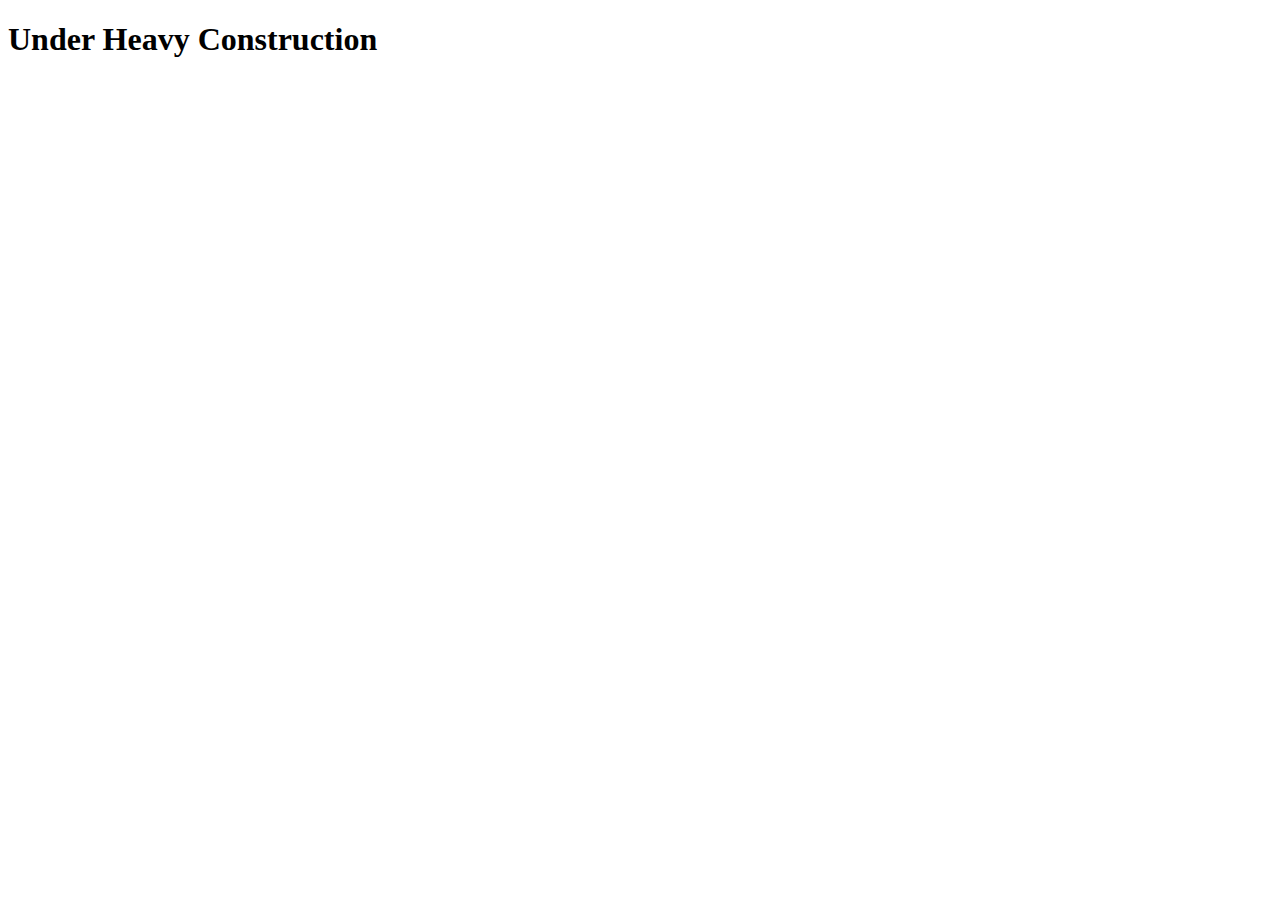
==== index.html @ c1c41f2c "hello github-pages world" ====
<!DOCTYPE html>
<html lang="en">
<head>
    <meta charset="UTF-8">
    <meta name="viewport" content="width=device-width, initial-scale=1.0">
    <title>home | yunikode</title>
</head>
<body>
    <h1>Under Heavy Construction</h1>
</body>
</html>
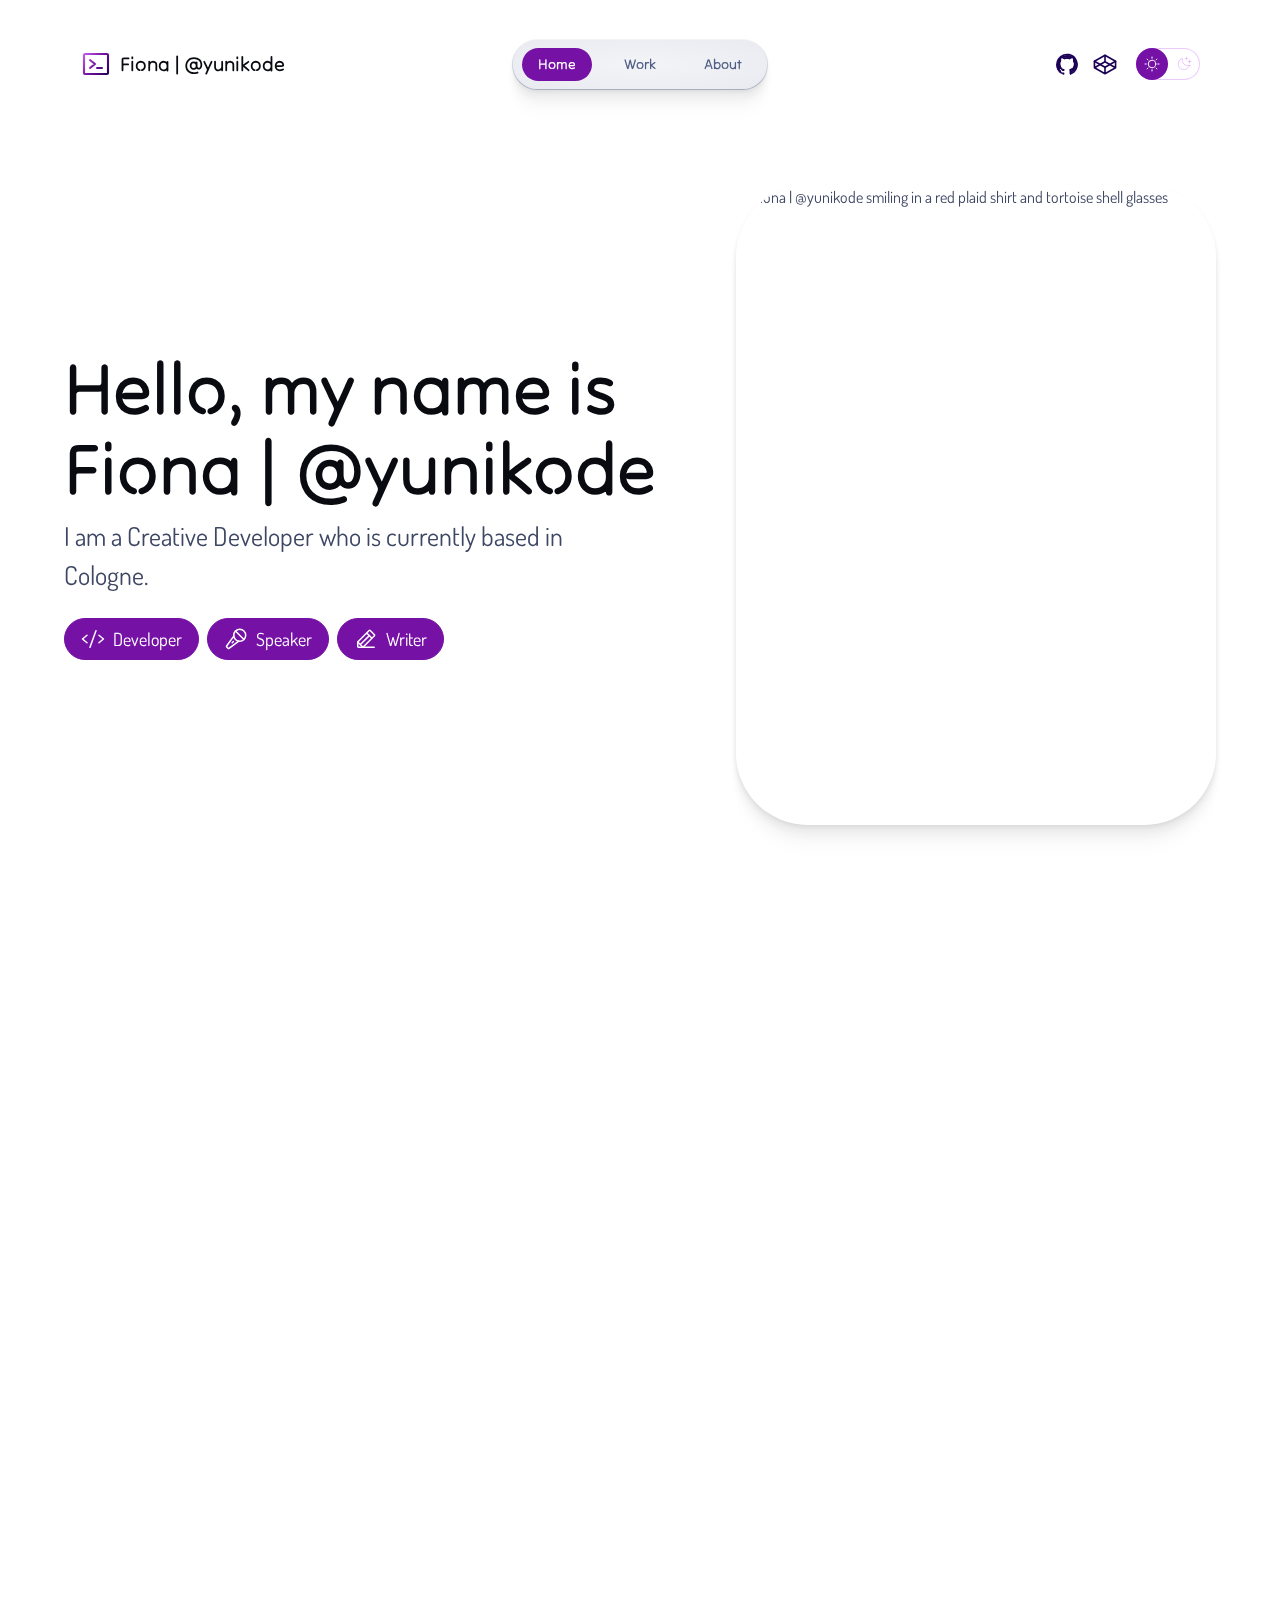
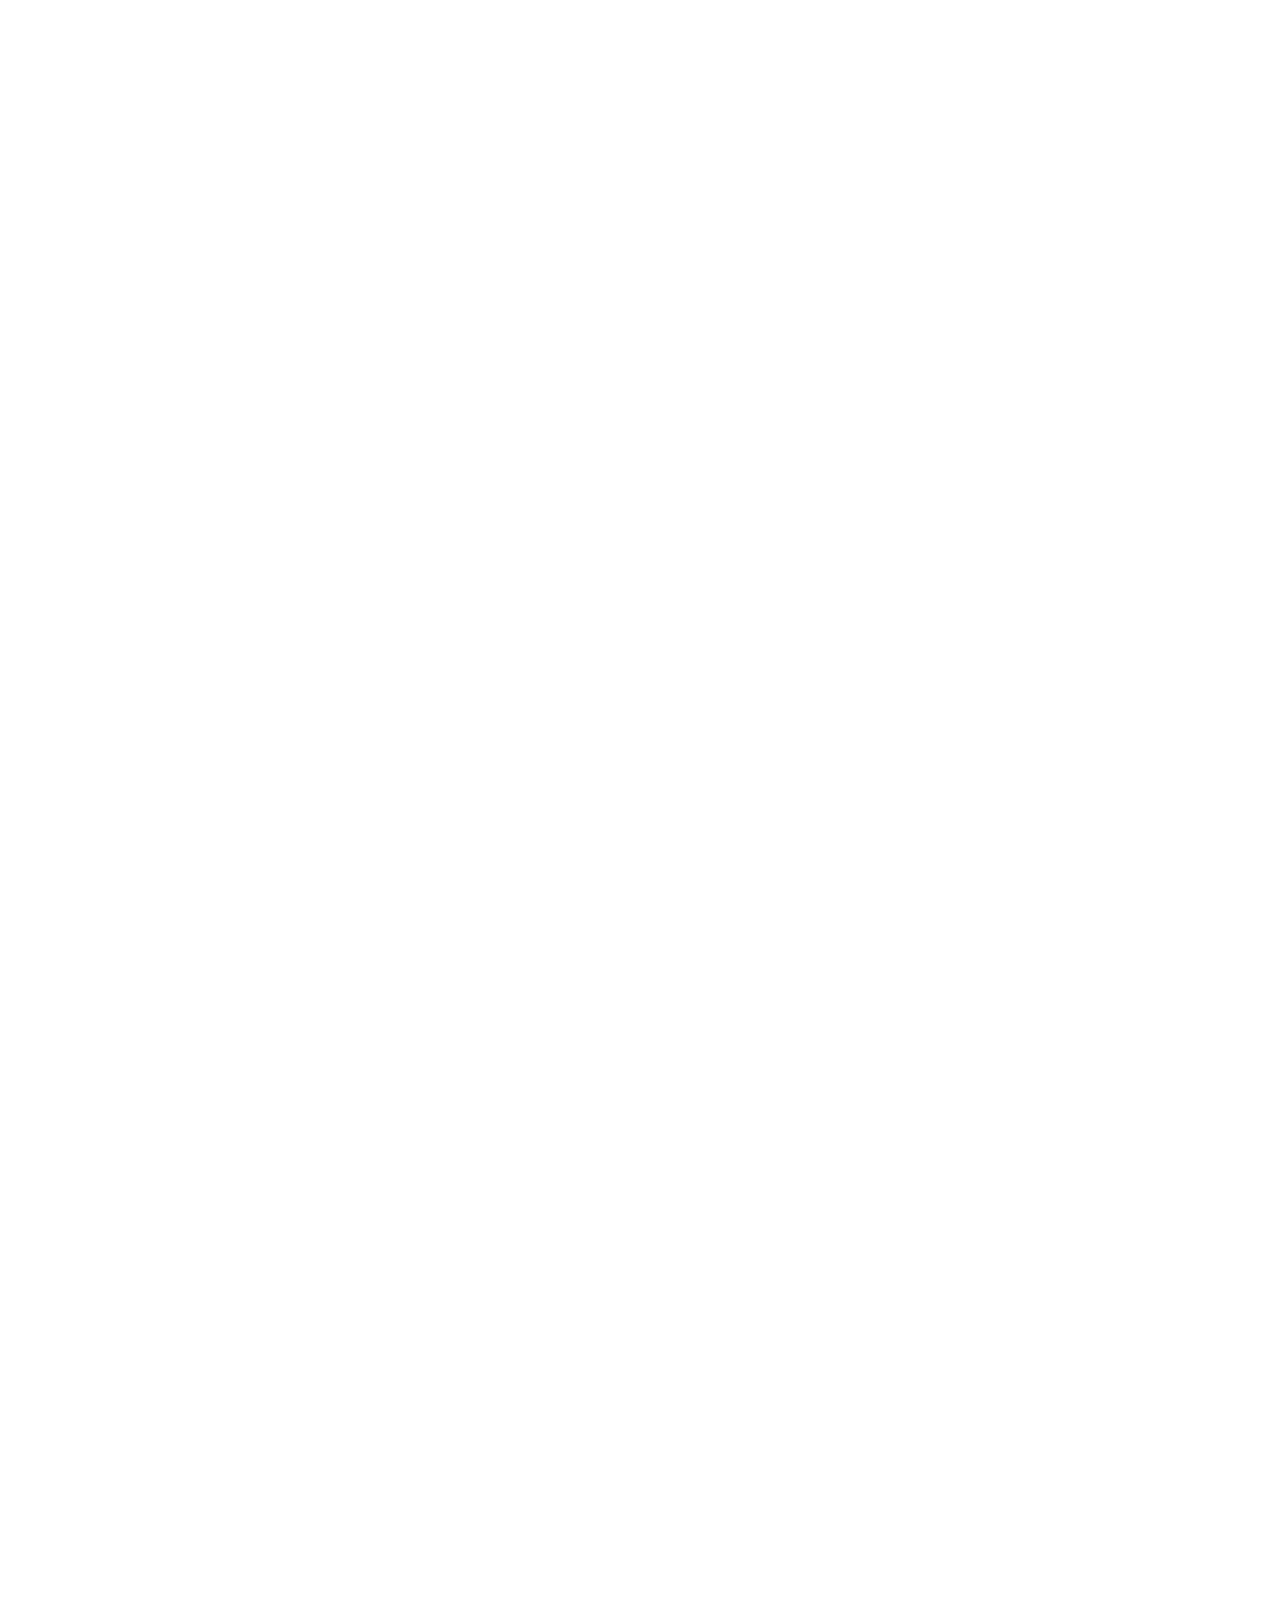
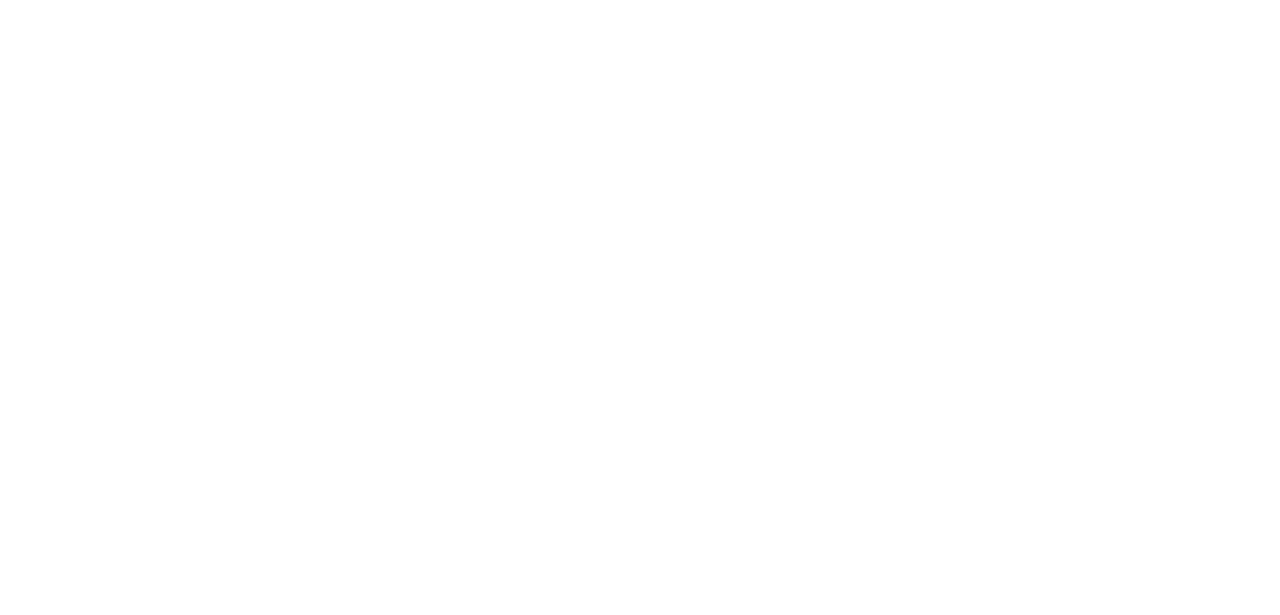
==== commit 4b33eb70: "initial commit" ====
--- a/index.html
+++ b/index.html
@@ -1,11 +1,37 @@
-<!DOCTYPE html>
-<html lang="en">
-<head>
-    <meta charset="UTF-8">
-    <meta name="viewport" content="width=device-width, initial-scale=1.0">
-    <title>home | yunikode</title>
-</head>
-<body>
-    <h1>Under Heavy Construction</h1>
-</body>
-</html>+<!DOCTYPE html><html lang="en" data-astro-cid-37fxchfa> <head><meta charset="UTF-8"><meta name="description" property="og:description" content="The personal site of Fiona | @yunikode"><meta name="viewport" content="width=device-width"><meta name="generator" content="Astro v4.0.7"><title>Fiona | @yunikode: Personal Site</title><link rel="icon" type="image/svg+xml" href="/favicon.svg"><link rel="preconnect" href="https://fonts.googleapis.com"><link rel="preconnect" href="https://fonts.gstatic.com" crossorigin><link href="https://fonts.googleapis.com/css2?family=Public+Sans:ital,wght@0,400;0,700;1,400&family=Rubik:wght@500;600&display=swap" rel="stylesheet"><script>
+	// This code is inlined in the head to make dark mode instant & blocking.
+	const getThemePreference = () => {
+		if (typeof localStorage !== 'undefined' && localStorage.getItem('theme')) {
+			return localStorage.getItem('theme');
+		}
+		return window.matchMedia('(prefers-color-scheme: dark)').matches ? 'dark' : 'light';
+	};
+	const isDark = getThemePreference() === 'dark';
+	document.documentElement.classList[isDark ? 'add' : 'remove']('theme-dark');
+
+	if (typeof localStorage !== 'undefined') {
+		// Watch the document element and persist user preference when it changes.
+		const observer = new MutationObserver(() => {
+			const isDark = document.documentElement.classList.contains('theme-dark');
+			localStorage.setItem('theme', isDark ? 'dark' : 'light');
+		});
+		observer.observe(document.documentElement, { attributes: true, attributeFilter: ['class'] });
+	}
+</script><link rel="stylesheet" href="/_astro/about.Leiuq7O1.css" />
+<style>.grid[data-astro-cid-vc5tsdmu]{display:grid;grid-auto-rows:1fr;gap:1rem;list-style:none;padding:0}.grid[data-astro-cid-vc5tsdmu].small{grid-template-columns:1fr 1fr;gap:1.5rem}.grid[data-astro-cid-vc5tsdmu].small>:last-child:nth-child(odd){grid-column:1 / 3}@media (min-width: 50em){.grid[data-astro-cid-vc5tsdmu]{grid-template-columns:1fr 1fr;gap:4rem}.grid[data-astro-cid-vc5tsdmu].offset{--row-offset: 7.5rem;padding-bottom:var(--row-offset)}.grid[data-astro-cid-vc5tsdmu].offset>:nth-child(odd){transform:translateY(var(--row-offset))}.grid[data-astro-cid-vc5tsdmu].offset>:last-child:nth-child(odd){grid-column:2 / 3;transform:none}.grid[data-astro-cid-vc5tsdmu].small{display:flex;flex-wrap:wrap;justify-content:center;gap:2rem}.grid[data-astro-cid-vc5tsdmu].small>*{flex-basis:20rem}}.card[data-astro-cid-lgkm4u2a]{display:grid;grid-template:auto 1fr / auto 1fr;height:11rem;background:var(--gradient-subtle);border:1px solid var(--gray-800);border-radius:.75rem;overflow:hidden;box-shadow:var(--shadow-sm);text-decoration:none;font-family:var(--font-brand);font-size:var(--text-lg);font-weight:500;transition:box-shadow var(--theme-transition)}.card[data-astro-cid-lgkm4u2a]:hover{box-shadow:var(--shadow-md)}.title[data-astro-cid-lgkm4u2a]{grid-area:1 / 1 / 2 / 2;z-index:1;margin:.5rem;padding:.5rem 1rem;background:var(--gray-999);color:var(--gray-200);border-radius:.375rem}img[data-astro-cid-lgkm4u2a]{grid-area:1 / 1 / 3 / 3;width:100%;height:100%;object-fit:cover}@media (min-width: 50em){.card[data-astro-cid-lgkm4u2a]{height:22rem;border-radius:1.5rem}.title[data-astro-cid-lgkm4u2a]{border-radius:.9375rem}}
+.pill[data-astro-cid-2qeywk4b]{display:flex;padding:.5rem 1rem;gap:.5rem;color:var(--accent-text-over);border:1px solid var(--accent-regular);background-color:var(--accent-regular);border-radius:999rem;font-size:var(--text-md);line-height:1.35;white-space:nowrap}
+a[data-astro-cid-balv45lp]{position:relative;display:flex;place-content:center;text-align:center;padding:.56em 2em;gap:.8em;color:var(--accent-text-over);text-decoration:none;line-height:1.1;border-radius:999rem;overflow:hidden;background:var(--gradient-accent-orange);box-shadow:var(--shadow-md);white-space:nowrap}@media (min-width: 20em){a[data-astro-cid-balv45lp]{font-size:var(--text-lg)}}a[data-astro-cid-balv45lp]:after{content:"";position:absolute;inset:0;pointer-events:none;transition:background-color var(--theme-transition);mix-blend-mode:overlay}a[data-astro-cid-balv45lp]:focus:after,a[data-astro-cid-balv45lp]:hover:after{background-color:hsla(var(--gray-999-basis),.3)}@media (min-width: 50em){a[data-astro-cid-balv45lp]{padding:1.125rem 2.5rem;font-size:var(--text-xl)}}aside[data-astro-cid-rcdzuq3a]{display:flex;flex-direction:column;align-items:center;gap:3rem;border-top:1px solid var(--gray-800);border-bottom:1px solid var(--gray-800);padding:5rem 1.5rem;background-color:var(--gray-999_40);box-shadow:var(--shadow-sm)}h2[data-astro-cid-rcdzuq3a]{font-size:var(--text-xl);text-align:center;max-width:15ch}@media (min-width: 50em){aside[data-astro-cid-rcdzuq3a]{padding:7.5rem;flex-direction:row;flex-wrap:wrap;justify-content:space-between}h2[data-astro-cid-rcdzuq3a]{font-size:var(--text-3xl);text-align:left}}
+.box[data-astro-cid-ab4ihpzs]{border:1px solid var(--gray-800);border-radius:.75rem;padding:1.5rem;background-color:var(--gray-999_40);box-shadow:var(--shadow-sm)}.skills[data-astro-cid-ab4ihpzs]{display:flex;flex-direction:column;gap:3rem}.skills[data-astro-cid-ab4ihpzs] h2[data-astro-cid-ab4ihpzs]{font-size:var(--text-lg)}.skills[data-astro-cid-ab4ihpzs] p[data-astro-cid-ab4ihpzs]{color:var(--gray-400)}@media (min-width: 50em){.box[data-astro-cid-ab4ihpzs]{border-radius:1.5rem;padding:2.5rem}.skills[data-astro-cid-ab4ihpzs]{display:grid;grid-template-columns:repeat(3,1fr);gap:5rem}.skills[data-astro-cid-ab4ihpzs] h2[data-astro-cid-ab4ihpzs]{font-size:var(--text-2xl)}}.hero[data-astro-cid-j7pv25f6]{display:flex;flex-direction:column;align-items:center;gap:2rem}.roles[data-astro-cid-j7pv25f6]{display:none}.hero[data-astro-cid-j7pv25f6] img[data-astro-cid-j7pv25f6]{aspect-ratio:5 / 4;object-fit:cover;object-position:top;border-radius:1.5rem;box-shadow:var(--shadow-md)}@media (min-width: 50em){.hero[data-astro-cid-j7pv25f6]{display:grid;grid-template-columns:6fr 4fr;padding-inline:2.5rem;gap:3.75rem}.roles[data-astro-cid-j7pv25f6]{margin-top:.5rem;display:flex;gap:.5rem}.hero[data-astro-cid-j7pv25f6] img[data-astro-cid-j7pv25f6]{aspect-ratio:3 / 4;border-radius:4.5rem;object-fit:cover}}.section[data-astro-cid-j7pv25f6]{display:grid;gap:2rem}.with-background[data-astro-cid-j7pv25f6]{position:relative}.with-background[data-astro-cid-j7pv25f6]:before{--hero-bg: var(--bg-image-subtle-2);content:"";position:absolute;pointer-events:none;left:50%;width:100vw;aspect-ratio:calc(2.25 / var(--bg-scale));top:0;transform:translateY(-75%) translate(-50%);background:url(/assets/backgrounds/noise.png) top center/220px repeat,var(--hero-bg) center center / var(--bg-gradient-size) no-repeat,var(--gray-999);background-blend-mode:overlay,normal,normal,normal;mix-blend-mode:var(--bg-blend-mode);z-index:-1}.with-background[data-astro-cid-j7pv25f6].bg-variant:before{--hero-bg: var(--bg-image-subtle-1)}.section-header[data-astro-cid-j7pv25f6]{justify-self:center;text-align:center;max-width:50ch;font-size:var(--text-md);color:var(--gray-300)}.section-header[data-astro-cid-j7pv25f6] h3[data-astro-cid-j7pv25f6]{font-size:var(--text-2xl)}@media (min-width: 50em){.section[data-astro-cid-j7pv25f6]{grid-template-columns:repeat(4,1fr);grid-template-areas:"header header header header" "gallery gallery gallery gallery";gap:5rem}.section[data-astro-cid-j7pv25f6].with-cta{grid-template-areas:"header header header cta" "gallery gallery gallery gallery"}.section-header[data-astro-cid-j7pv25f6]{grid-area:header;font-size:var(--text-lg)}.section-header[data-astro-cid-j7pv25f6] h3[data-astro-cid-j7pv25f6]{font-size:var(--text-4xl)}.with-cta[data-astro-cid-j7pv25f6] .section-header[data-astro-cid-j7pv25f6]{justify-self:flex-start;text-align:left}.gallery[data-astro-cid-j7pv25f6]{grid-area:gallery}.cta[data-astro-cid-j7pv25f6]{grid-area:cta}}.mention-card[data-astro-cid-j7pv25f6]{display:flex;height:7rem;justify-content:center;align-items:center;text-align:center;border:1px solid var(--gray-800);border-radius:1.5rem;color:var(--gray-300);background:var(--gradient-subtle);box-shadow:var(--shadow-sm)}@media (min-width: 50em){.mention-card[data-astro-cid-j7pv25f6]{border-radius:1.5rem;height:9.5rem}}
+svg[data-astro-cid-patnjmll]{vertical-align:middle;width:var(--size, 1em);height:var(--size, 1em)}
+</style><script type="module">addEventListener("load",()=>document.documentElement.classList.add("loaded"));class i extends HTMLElement{constructor(){super(),this.appendChild(this.querySelector("template").content.cloneNode(!0));const t=this.querySelector("button"),e=document.getElementById("menu-content");e.hidden=!0,e.classList.add("menu-content");const n=s=>{t.setAttribute("aria-expanded",s?"true":"false"),e.hidden=!s};t.addEventListener("click",()=>n(e.hidden));const d=s=>{n(s.matches),t.hidden=s.matches},c=window.matchMedia("(min-width: 50em)");d(c),c.addEventListener("change",d)}}customElements.define("menu-button",i);class a extends HTMLElement{constructor(){super();const t=this.querySelector("button"),e=n=>{document.documentElement.classList[n?"add":"remove"]("theme-dark"),t.setAttribute("aria-pressed",String(n))};t.addEventListener("click",()=>e(!this.isDark())),e(this.isDark())}isDark(){return document.documentElement.classList.contains("theme-dark")}}customElements.define("theme-toggle",a);
+</script></head> <body data-astro-cid-37fxchfa> <div class="stack backgrounds" data-astro-cid-37fxchfa> <nav data-astro-cid-dmqpwcec> <div class="menu-header" data-astro-cid-dmqpwcec> <a href="/" class="site-title" data-astro-cid-dmqpwcec> <svg xmlns="http://www.w3.org/2000/svg" width="40" height="40" viewBox="0 0 256 256" aria-hidden="true" stroke="url(#icon-gradient-y4mqip1h)" fill="url(#icon-gradient-y4mqip1h)" style="--size:1.6em" class="astro-patnjmll" data-astro-cid-patnjmll> <g data-astro-cid-patnjmll><path fill="none" stroke-linecap="round" stroke-linejoin="round" stroke-width="16" d="m80 96 40 32-40 32m56 0h40"/><rect width="192" height="160" x="32" y="48" fill="none" stroke-linecap="round" stroke-linejoin="round" stroke-width="16.97" rx="8.5"/></g> <linearGradient id="icon-gradient-y4mqip1h" x1="23" x2="235" y1="43" y2="202" gradientUnits="userSpaceOnUse" data-astro-cid-patnjmll> <stop stop-color="var(--gradient-stop-1)" data-astro-cid-patnjmll></stop> <stop offset=".5" stop-color="var(--gradient-stop-2)" data-astro-cid-patnjmll></stop> <stop offset="1" stop-color="var(--gradient-stop-3)" data-astro-cid-patnjmll></stop> </linearGradient> </svg> 
+Fiona | @yunikode
+</a> <menu-button data-astro-cid-dmqpwcec> <template data-astro-cid-dmqpwcec> <button class="menu-button" aria-expanded="false" data-astro-cid-dmqpwcec> <span class="sr-only" data-astro-cid-dmqpwcec>Menu</span> <svg xmlns="http://www.w3.org/2000/svg" width="40" height="40" viewBox="0 0 256 256" aria-hidden="true" stroke="currentcolor" fill="currentcolor" class="astro-patnjmll" data-astro-cid-patnjmll> <g data-astro-cid-patnjmll><path stroke-linecap="round" stroke-linejoin="round" stroke-width="16" d="M40 128h176M40 64h176M40 192h176"/></g>  </svg>  </button> </template> </menu-button> </div> <noscript> <ul class="nav-items" data-astro-cid-dmqpwcec> <li data-astro-cid-dmqpwcec> <a aria-current="true" class="link active" href="/" data-astro-cid-dmqpwcec> Home </a> </li><li data-astro-cid-dmqpwcec> <a class="link" href="/work/" data-astro-cid-dmqpwcec> Work </a> </li><li data-astro-cid-dmqpwcec> <a class="link" href="/about/" data-astro-cid-dmqpwcec> About </a> </li> </ul> </noscript> <noscript> <div class="menu-footer" data-astro-cid-dmqpwcec> <div class="socials" data-astro-cid-dmqpwcec> <a href="https://github.com/yunikode" class="social" data-astro-cid-dmqpwcec> <span class="sr-only" data-astro-cid-dmqpwcec>GitHub</span> <svg xmlns="http://www.w3.org/2000/svg" width="40" height="40" viewBox="0 0 256 256" aria-hidden="true" stroke="currentcolor" fill="currentcolor" class="astro-patnjmll" data-astro-cid-patnjmll> <g data-astro-cid-patnjmll><g stroke-linecap="round" stroke-linejoin="round"><path fill="none" stroke-width="14.7" d="M55.7 167.2c13.9 1 21.3 13.1 22.2 14.6 4.2 7.2 10.4 9.6 18.3 7.1l1.1-3.4a60.3 60.3 0 0 1-25.8-11.9c-12-10.1-18-25.6-18-46.3"/><path fill="none" stroke-width="16" d="M61.4 205.1a24.5 24.5 0 0 1-3-6.1c-3.2-7.9-7.1-10.6-7.8-11.1l-1-.6c-2.4-1.6-9.5-6.5-7.2-13.9 1.4-4.5 6-7.2 12.3-7.2h.8c4 .3 7.6 1.5 10.7 3.2-9.1-10.1-13.6-24.3-13.6-42.3 0-11.3 3.5-21.7 10.1-30.4A46.7 46.7 0 0 1 65 67.3a8.3 8.3 0 0 1 5-4.7c2.8-.9 13.3-2.7 33.2 9.9a105 105 0 0 1 50.5 0c19.9-12.6 30.4-10.8 33.2-9.9 2.3.7 4.1 2.4 5 4.7 5 12.7 4 23.2 2.6 29.4 6.7 8.7 10 18.9 10 30.4 0 42.6-25.8 54.7-43.6 58.7 1.4 4.1 2.2 8.8 2.2 13.7l-.1 23.4v2.3"/><path fill="none" stroke-width="16" d="M160.9 185.7c1.4 4.1 2.2 8.8 2.2 13.7l-.1 23.4v2.3A98.6 98.6 0 1 0 61.4 205c-1.4-2.1-11.3-17.5-11.8-17.8-2.4-1.6-9.5-6.5-7.2-13.9 1.4-4.5 6-7.2 12.3-7.2h.8c4 .3 7.6 1.5 10.7 3.2-9.1-10.1-13.6-24.3-13.6-42.3 0-11.3 3.5-21.7 10.1-30.4A46.4 46.4 0 0 1 65 67.3a8.3 8.3 0 0 1 5-4.7c2.8-.9 13.3-2.7 33.2 9.9a105 105 0 0 1 50.5 0c19.9-12.6 30.4-10.8 33.2-9.9 2.3.7 4.1 2.4 5 4.7 5 12.7 4 23.2 2.6 29.4 6.7 8.7 10 18.9 10 30.4.1 42.6-25.8 54.7-43.6 58.6z"/><path fill="none" stroke-width="18.7" d="m170.1 203.3 17.3-12 17.2-18.7 9.5-26.6v-27.9l-9.5-27.5" /><path fill="none" stroke-width="22.7" d="m92.1 57.3 23.3-4.6 18.7-1.4 29.3 5.4m-110 32.6-8 16-4 21.4.6 20.3 3.4 13" /><path fill="none" stroke-width="13.3" d="M28.8 133a100 100 0 0 0 66.9 94.4v-8.7c-22.4 1.8-33-11.5-35.6-19.8-3.4-8.6-7.8-11.4-8.5-11.8"/></g></g>  </svg>  </a><a href="https://codepen.io/me" class="social" data-astro-cid-dmqpwcec> <span class="sr-only" data-astro-cid-dmqpwcec>CodePen</span> <svg xmlns="http://www.w3.org/2000/svg" width="40" height="40" viewBox="0 0 256 256" aria-hidden="true" stroke="currentcolor" fill="currentcolor" class="astro-patnjmll" data-astro-cid-patnjmll> <g data-astro-cid-patnjmll><path fill="none" stroke-linecap="round" stroke-linejoin="round" stroke-width="16" d="m232 101-104 59-104-59 100.1-56.8a8.3 8.3 0 0 1 7.8 0Z"/><path fill="none" stroke-linecap="round" stroke-linejoin="round" stroke-width="16" d="m232 165-100.1 56.8a8.3 8.3 0 0 1-7.8 0L24 165l104-59Zm0-64v64M24 101v64m104-5v62.8m0-179.6V106"/></g>  </svg>  </a> </div> </div> </noscript> <div id="menu-content" hidden data-astro-cid-dmqpwcec> <ul class="nav-items" data-astro-cid-dmqpwcec> <li data-astro-cid-dmqpwcec> <a aria-current="true" class="link active" href="/" data-astro-cid-dmqpwcec> Home </a> </li><li data-astro-cid-dmqpwcec> <a class="link" href="/work/" data-astro-cid-dmqpwcec> Work </a> </li><li data-astro-cid-dmqpwcec> <a class="link" href="/about/" data-astro-cid-dmqpwcec> About </a> </li> </ul> <div class="menu-footer" data-astro-cid-dmqpwcec> <div class="socials" data-astro-cid-dmqpwcec> <a href="https://github.com/yunikode" class="social" data-astro-cid-dmqpwcec> <span class="sr-only" data-astro-cid-dmqpwcec>GitHub</span> <svg xmlns="http://www.w3.org/2000/svg" width="40" height="40" viewBox="0 0 256 256" aria-hidden="true" stroke="currentcolor" fill="currentcolor" class="astro-patnjmll" data-astro-cid-patnjmll> <g data-astro-cid-patnjmll><g stroke-linecap="round" stroke-linejoin="round"><path fill="none" stroke-width="14.7" d="M55.7 167.2c13.9 1 21.3 13.1 22.2 14.6 4.2 7.2 10.4 9.6 18.3 7.1l1.1-3.4a60.3 60.3 0 0 1-25.8-11.9c-12-10.1-18-25.6-18-46.3"/><path fill="none" stroke-width="16" d="M61.4 205.1a24.5 24.5 0 0 1-3-6.1c-3.2-7.9-7.1-10.6-7.8-11.1l-1-.6c-2.4-1.6-9.5-6.5-7.2-13.9 1.4-4.5 6-7.2 12.3-7.2h.8c4 .3 7.6 1.5 10.7 3.2-9.1-10.1-13.6-24.3-13.6-42.3 0-11.3 3.5-21.7 10.1-30.4A46.7 46.7 0 0 1 65 67.3a8.3 8.3 0 0 1 5-4.7c2.8-.9 13.3-2.7 33.2 9.9a105 105 0 0 1 50.5 0c19.9-12.6 30.4-10.8 33.2-9.9 2.3.7 4.1 2.4 5 4.7 5 12.7 4 23.2 2.6 29.4 6.7 8.7 10 18.9 10 30.4 0 42.6-25.8 54.7-43.6 58.7 1.4 4.1 2.2 8.8 2.2 13.7l-.1 23.4v2.3"/><path fill="none" stroke-width="16" d="M160.9 185.7c1.4 4.1 2.2 8.8 2.2 13.7l-.1 23.4v2.3A98.6 98.6 0 1 0 61.4 205c-1.4-2.1-11.3-17.5-11.8-17.8-2.4-1.6-9.5-6.5-7.2-13.9 1.4-4.5 6-7.2 12.3-7.2h.8c4 .3 7.6 1.5 10.7 3.2-9.1-10.1-13.6-24.3-13.6-42.3 0-11.3 3.5-21.7 10.1-30.4A46.4 46.4 0 0 1 65 67.3a8.3 8.3 0 0 1 5-4.7c2.8-.9 13.3-2.7 33.2 9.9a105 105 0 0 1 50.5 0c19.9-12.6 30.4-10.8 33.2-9.9 2.3.7 4.1 2.4 5 4.7 5 12.7 4 23.2 2.6 29.4 6.7 8.7 10 18.9 10 30.4.1 42.6-25.8 54.7-43.6 58.6z"/><path fill="none" stroke-width="18.7" d="m170.1 203.3 17.3-12 17.2-18.7 9.5-26.6v-27.9l-9.5-27.5" /><path fill="none" stroke-width="22.7" d="m92.1 57.3 23.3-4.6 18.7-1.4 29.3 5.4m-110 32.6-8 16-4 21.4.6 20.3 3.4 13" /><path fill="none" stroke-width="13.3" d="M28.8 133a100 100 0 0 0 66.9 94.4v-8.7c-22.4 1.8-33-11.5-35.6-19.8-3.4-8.6-7.8-11.4-8.5-11.8"/></g></g>  </svg>  </a><a href="https://codepen.io/me" class="social" data-astro-cid-dmqpwcec> <span class="sr-only" data-astro-cid-dmqpwcec>CodePen</span> <svg xmlns="http://www.w3.org/2000/svg" width="40" height="40" viewBox="0 0 256 256" aria-hidden="true" stroke="currentcolor" fill="currentcolor" class="astro-patnjmll" data-astro-cid-patnjmll> <g data-astro-cid-patnjmll><path fill="none" stroke-linecap="round" stroke-linejoin="round" stroke-width="16" d="m232 101-104 59-104-59 100.1-56.8a8.3 8.3 0 0 1 7.8 0Z"/><path fill="none" stroke-linecap="round" stroke-linejoin="round" stroke-width="16" d="m232 165-100.1 56.8a8.3 8.3 0 0 1-7.8 0L24 165l104-59Zm0-64v64M24 101v64m104-5v62.8m0-179.6V106"/></g>  </svg>  </a> </div> <div class="theme-toggle" data-astro-cid-dmqpwcec> <theme-toggle data-astro-cid-x3pjskd3> <button data-astro-cid-x3pjskd3> <span class="sr-only" data-astro-cid-x3pjskd3>Dark theme</span> <span class="icon light" data-astro-cid-x3pjskd3><svg xmlns="http://www.w3.org/2000/svg" width="40" height="40" viewBox="0 0 256 256" aria-hidden="true" stroke="currentcolor" fill="currentcolor" class="astro-patnjmll" data-astro-cid-patnjmll> <g data-astro-cid-patnjmll><circle cx="128" cy="128" r="60" fill="none" stroke-linecap="round" stroke-linejoin="round" stroke-width="16"/><path fill="none" stroke-linecap="round" stroke-linejoin="round" stroke-width="16" d="M128 36V16M63 63 49 49m-13 79H16m47 65-14 14m79 13v20m65-47 14 14m13-79h20m-47-65 14-14"/></g>  </svg> </span> <span class="icon dark" data-astro-cid-x3pjskd3><svg xmlns="http://www.w3.org/2000/svg" width="40" height="40" viewBox="0 0 256 256" aria-hidden="true" stroke="currentcolor" fill="currentcolor" class="astro-patnjmll" data-astro-cid-patnjmll> <g data-astro-cid-patnjmll><path fill="none" stroke-linecap="round" stroke-linejoin="round" stroke-width="16" d="M216 112V64m24 24h-48m-24-64v32m16-16h-32m65 113A92 92 0 0 1 103 39h0a92 92 0 1 0 114 114Z"/></g>  </svg> </span> </button> </theme-toggle>   </div> </div> </div> </nav>    <div class="stack gap-20 lg:gap-48" data-astro-cid-j7pv25f6> <div class="wrapper stack gap-8 lg:gap-20" data-astro-cid-j7pv25f6> <header class="hero" data-astro-cid-j7pv25f6> <div class="hero stack gap-4 start" data-astro-cid-bbe6dxrz> <div class="stack gap-2" data-astro-cid-bbe6dxrz> <h1 class="title" data-astro-cid-bbe6dxrz>Hello, my name is Fiona | @yunikode</h1> <p class="tagline" data-astro-cid-bbe6dxrz>I am a Creative Developer who is currently based in Cologne.</p> </div>  <div class="roles" data-astro-cid-j7pv25f6> <div class="pill" data-astro-cid-2qeywk4b><svg xmlns="http://www.w3.org/2000/svg" width="40" height="40" viewBox="0 0 256 256" aria-hidden="true" stroke="currentcolor" fill="currentcolor" style="--size:1.33em" class="astro-patnjmll" data-astro-cid-patnjmll> <g data-astro-cid-patnjmll><path fill="none" stroke-linecap="round" stroke-linejoin="round" stroke-width="16" d="m64 88-48 40 48 40m128-80 48 40-48 40M160 40 96 216"/></g>  </svg>  Developer</div>  <div class="pill" data-astro-cid-2qeywk4b><svg xmlns="http://www.w3.org/2000/svg" width="40" height="40" viewBox="0 0 256 256" aria-hidden="true" stroke="currentcolor" fill="currentcolor" style="--size:1.33em" class="astro-patnjmll" data-astro-cid-patnjmll> <g data-astro-cid-patnjmll><circle cx="168" cy="88" r="64" fill="none" stroke-linecap="round" stroke-linejoin="round" stroke-width="16"/><path fill="none" stroke-linecap="round" stroke-linejoin="round" stroke-width="16" d="m213.3 133.3-90.6-90.6M100 156l-12 12m16.8-70.1L28.1 202.5a7.9 7.9 0 0 0 .8 10.4l14.2 14.2a7.9 7.9 0 0 0 10.4.8l104.6-76.7"/></g>  </svg>  Speaker</div>  <div class="pill" data-astro-cid-2qeywk4b><svg xmlns="http://www.w3.org/2000/svg" width="40" height="40" viewBox="0 0 256 256" aria-hidden="true" stroke="currentcolor" fill="currentcolor" style="--size:1.33em" class="astro-patnjmll" data-astro-cid-patnjmll> <g data-astro-cid-patnjmll><path fill="none" stroke-linecap="round" stroke-linejoin="round" stroke-width="16" d="M96 216H48a8 8 0 0 1-8-8v-44.7a7.9 7.9 0 0 1 2.3-5.6l120-120a8 8 0 0 1 11.4 0l44.6 44.6a8 8 0 0 1 0 11.4Zm40-152 56 56"/><path fill="none" stroke-linecap="round" stroke-linejoin="round" stroke-width="16" d="M216 216H96l-55.5-55.5M164 92l-96 96"/></g>  </svg>  Writer</div>  </div>  </div>  <img alt="Fiona | @yunikode smiling in a red plaid shirt and tortoise shell glasses" width="480" height="620" src="/assets/portrait.jpg" data-astro-cid-j7pv25f6> </header> <section class="box skills" data-astro-cid-ab4ihpzs> <div class="stack gap-2 lg:gap-4" data-astro-cid-ab4ihpzs> <svg xmlns="http://www.w3.org/2000/svg" width="40" height="40" viewBox="0 0 256 256" aria-hidden="true" stroke="url(#icon-gradient-30n88mq76)" fill="url(#icon-gradient-30n88mq76)" style="--size:2.5rem" class="astro-patnjmll" data-astro-cid-patnjmll> <g data-astro-cid-patnjmll><path fill="none" stroke-linecap="round" stroke-linejoin="round" stroke-width="16" d="m80 96 40 32-40 32m56 0h40"/><rect width="192" height="160" x="32" y="48" fill="none" stroke-linecap="round" stroke-linejoin="round" stroke-width="16.97" rx="8.5"/></g> <linearGradient id="icon-gradient-30n88mq76" x1="23" x2="235" y1="43" y2="202" gradientUnits="userSpaceOnUse" data-astro-cid-patnjmll> <stop stop-color="var(--gradient-stop-1)" data-astro-cid-patnjmll></stop> <stop offset=".5" stop-color="var(--gradient-stop-2)" data-astro-cid-patnjmll></stop> <stop offset="1" stop-color="var(--gradient-stop-3)" data-astro-cid-patnjmll></stop> </linearGradient> </svg>  <h2 data-astro-cid-ab4ihpzs>Full Stack</h2> <p data-astro-cid-ab4ihpzs>Lorem ipsum dolor sit amet, consectetur adipiscing elit, sed do eiusmod.</p> </div> <div class="stack gap-2 lg:gap-4" data-astro-cid-ab4ihpzs> <svg xmlns="http://www.w3.org/2000/svg" width="40" height="40" viewBox="0 0 256 256" aria-hidden="true" stroke="url(#icon-gradient-mugd8ez4)" fill="url(#icon-gradient-mugd8ez4)" style="--size:2.5rem" class="astro-patnjmll" data-astro-cid-patnjmll> <g data-astro-cid-patnjmll><path fill="none" stroke-linecap="round" stroke-linejoin="round" stroke-width="16" d="M56 56v55.1c0 39.7 31.8 72.6 71.5 72.9a72 72 0 0 0 72.5-72V56a8 8 0 0 0-8-8H64a8 8 0 0 0-8 8Zm40 168h64m-32-40v40"/><path fill="none" stroke-linecap="round" stroke-linejoin="round" stroke-width="16" d="M198.2 128h9.8a32 32 0 0 0 32-32V80a8 8 0 0 0-8-8h-32M58 128H47.9a32 32 0 0 1-32-32V80a8 8 0 0 1 8-8h32"/></g> <linearGradient id="icon-gradient-mugd8ez4" x1="23" x2="235" y1="43" y2="202" gradientUnits="userSpaceOnUse" data-astro-cid-patnjmll> <stop stop-color="var(--gradient-stop-1)" data-astro-cid-patnjmll></stop> <stop offset=".5" stop-color="var(--gradient-stop-2)" data-astro-cid-patnjmll></stop> <stop offset="1" stop-color="var(--gradient-stop-3)" data-astro-cid-patnjmll></stop> </linearGradient> </svg>  <h2 data-astro-cid-ab4ihpzs>Industry Leader</h2> <p data-astro-cid-ab4ihpzs>Neque viverra justo nec ultrices dui. Est ultricies integer quis auctor elit.</p> </div> <div class="stack gap-2 lg:gap-4" data-astro-cid-ab4ihpzs> <svg xmlns="http://www.w3.org/2000/svg" width="40" height="40" viewBox="0 0 256 256" aria-hidden="true" stroke="url(#icon-gradient-15ioawdu)" fill="url(#icon-gradient-15ioawdu)" style="--size:2.5rem" class="astro-patnjmll" data-astro-cid-patnjmll> <g data-astro-cid-patnjmll><circle cx="68" cy="188" r="28" fill="none" stroke-linecap="round" stroke-linejoin="round" stroke-width="16"/><path fill="none" stroke-linecap="round" stroke-linejoin="round" stroke-width="16" d="m40 72 40 40m0-40-40 40m136 56 40 40m0-40-40 40M136 80V40h40"/><path fill="none" stroke-linecap="round" stroke-linejoin="round" stroke-width="16" d="m136 40 16 16c40 40 8 88-24 96"/></g> <linearGradient id="icon-gradient-15ioawdu" x1="23" x2="235" y1="43" y2="202" gradientUnits="userSpaceOnUse" data-astro-cid-patnjmll> <stop stop-color="var(--gradient-stop-1)" data-astro-cid-patnjmll></stop> <stop offset=".5" stop-color="var(--gradient-stop-2)" data-astro-cid-patnjmll></stop> <stop offset="1" stop-color="var(--gradient-stop-3)" data-astro-cid-patnjmll></stop> </linearGradient> </svg>  <h2 data-astro-cid-ab4ihpzs>Strategy-Minded</h2> <p data-astro-cid-ab4ihpzs>Urna porttitor rhoncus dolor purus non enim praesent ornare.</p> </div> </section>  </div> <main class="wrapper stack gap-20 lg:gap-48" data-astro-cid-j7pv25f6> <section class="section with-background with-cta" data-astro-cid-j7pv25f6> <header class="section-header stack gap-2 lg:gap-4" data-astro-cid-j7pv25f6> <h3 data-astro-cid-j7pv25f6>Selected Work</h3> <p data-astro-cid-j7pv25f6>Take a look below at some of my featured work for clients from the past few years.</p> </header> <div class="gallery" data-astro-cid-j7pv25f6> <ul class="grid offset" data-astro-cid-vc5tsdmu> <li data-astro-cid-j7pv25f6> <a class="card" href="/work/nested/duvet-genius" data-astro-cid-lgkm4u2a> <span class="title" data-astro-cid-lgkm4u2a>Duvet Genius</span> <img src="/assets/stock-3.jpg" alt="Pearls of silky soft white cotton, bubble up under vibrant lighting" loading="lazy" decoding="async" data-astro-cid-lgkm4u2a> </a>  </li><li data-astro-cid-j7pv25f6> <a class="card" href="/work/markdown-mystery-tour" data-astro-cid-lgkm4u2a> <span class="title" data-astro-cid-lgkm4u2a>Markdown Mystery Tour</span> <img src="/assets/stock-1.jpg" alt="Iridescent ripples of a bright blue and pink liquid" loading="lazy" decoding="async" data-astro-cid-lgkm4u2a> </a>  </li><li data-astro-cid-j7pv25f6> <a class="card" href="/work/bloom-box" data-astro-cid-lgkm4u2a> <span class="title" data-astro-cid-lgkm4u2a>Bloom Box</span> <img src="/assets/stock-2.jpg" alt="A bright pink sheet of paper used to wrap flowers curves in front of rich blue background" loading="lazy" decoding="async" data-astro-cid-lgkm4u2a> </a>  </li><li data-astro-cid-j7pv25f6> <a class="card" href="/work/h20" data-astro-cid-lgkm4u2a> <span class="title" data-astro-cid-lgkm4u2a>h2.0</span> <img src="/assets/stock-4.jpg" alt="Soft pink and baby blue water ripples together in a subtle texture." loading="lazy" decoding="async" data-astro-cid-lgkm4u2a> </a>  </li> </ul>  </div> <div class="cta" data-astro-cid-j7pv25f6> <a href="/work/" data-astro-cid-balv45lp>
+View All
+<svg xmlns="http://www.w3.org/2000/svg" width="40" height="40" viewBox="0 0 256 256" aria-hidden="true" stroke="currentcolor" fill="currentcolor" style="--size:1.2em" class="astro-patnjmll" data-astro-cid-patnjmll> <g data-astro-cid-patnjmll><path fill="none" stroke-linecap="round" stroke-linejoin="round" stroke-width="16" d="M40 128h176m-72-72 72 72-72 72"/></g>  </svg>  </a>  </div> </section> <section class="section with-background bg-variant" data-astro-cid-j7pv25f6> <header class="section-header stack gap-2 lg:gap-4" data-astro-cid-j7pv25f6> <h3 data-astro-cid-j7pv25f6>Mentions</h3> <p data-astro-cid-j7pv25f6>
+I have been fortunate enough to receive praise for my work in several publications. Take
+						a look below to learn more.
+</p> </header> <div class="gallery" data-astro-cid-j7pv25f6> <ul class="grid small" data-astro-cid-vc5tsdmu> <li class="mention-card" data-astro-cid-j7pv25f6> <p data-astro-cid-j7pv25f6>Medium</p> </li><li class="mention-card" data-astro-cid-j7pv25f6> <p data-astro-cid-j7pv25f6>BuzzFeed</p> </li><li class="mention-card" data-astro-cid-j7pv25f6> <p data-astro-cid-j7pv25f6>The Next Web</p> </li><li class="mention-card" data-astro-cid-j7pv25f6> <p data-astro-cid-j7pv25f6>awwwards.</p> </li><li class="mention-card" data-astro-cid-j7pv25f6> <p data-astro-cid-j7pv25f6>TechCrunch</p> </li> </ul>  </div> </section> </main> <aside data-astro-cid-rcdzuq3a> <h2 data-astro-cid-rcdzuq3a>Interested in working together?</h2> <a href="mailto:me@example.com" data-astro-cid-balv45lp>
+Send Me a Message
+<svg xmlns="http://www.w3.org/2000/svg" width="40" height="40" viewBox="0 0 256 256" aria-hidden="true" stroke="currentcolor" fill="currentcolor" style="--size:1.2em" class="astro-patnjmll" data-astro-cid-patnjmll> <g data-astro-cid-patnjmll><path fill="none" stroke-linecap="round" stroke-linejoin="round" stroke-width="16" d="M210.3 35.9 23.9 88.4a8 8 0 0 0-1.2 15l85.6 40.5a7.8 7.8 0 0 1 3.8 3.8l40.5 85.6a8 8 0 0 0 15-1.2l52.5-186.4a7.9 7.9 0 0 0-9.8-9.8Zm-99.4 109.2 45.2-45.2"/></g>  </svg>  </a>  </aside>  </div>  <footer data-astro-cid-sz7xmlte> <div class="group" data-astro-cid-sz7xmlte> <p data-astro-cid-sz7xmlte>
+Designed & Developed in Cologne with <a href="https://astro.build/" data-astro-cid-sz7xmlte>Astro</a> <svg xmlns="http://www.w3.org/2000/svg" width="40" height="40" viewBox="0 0 256 256" aria-hidden="true" stroke="currentcolor" fill="currentcolor" style="--size:1.2em" class="astro-patnjmll" data-astro-cid-patnjmll> <g data-astro-cid-patnjmll><path fill="none" stroke-linecap="round" stroke-linejoin="round" stroke-width="16" d="M94.1 184.6c-11.4 33.9-56.6 33.9-56.6 33.9s0-45.2 33.9-56.6m124.5-56.5L128 173.3 82.7 128l67.9-67.9C176.3 34.4 202 34.7 213 36.3a7.8 7.8 0 0 1 6.7 6.7c1.6 11 1.9 36.7-23.8 62.4Z"/><path fill="none" stroke-linecap="round" stroke-linejoin="round" stroke-width="16" d="M184.6 116.7v64.6a8 8 0 0 1-2.4 5.6l-32.3 32.4a8 8 0 0 1-13.5-4.1l-8.4-41.9m11.3-101.9H74.7a8 8 0 0 0-5.6 2.4l-32.4 32.3a8 8 0 0 0 4.1 13.5l41.9 8.4"/></g>  </svg>  </p> <p data-astro-cid-sz7xmlte>&copy; 2023 Fiona | @yunikode</p> </div> <p class="socials" data-astro-cid-sz7xmlte> <a href="https://github.com/yunikode" data-astro-cid-sz7xmlte> GitHub</a> <a href="https://codepen.io/me" data-astro-cid-sz7xmlte> CodePen</a> </p> </footer>  </div>   </body> </html> --- a/_astro/about.Leiuq7O1.css
+++ b/_astro/about.Leiuq7O1.css
@@ -0,0 +1 @@
+@import"https://fonts.googleapis.com/css2?family=Dosis:wght@500&family=Tilt+Neon&display=swap";:root{--gray-0: #090b11;--gray-50: #141925;--gray-100: #283044;--gray-200: #3d4663;--gray-300: #505d84;--gray-400: #6474a2;--gray-500: #8490b5;--gray-600: #a3acc8;--gray-700: #c3cadb;--gray-800: #e3e6ee;--gray-900: #f3f4f7;--gray-999-basis: 0, 0%, 100%;--gray-999_40: hsla(var(--gray-999-basis), .4);--gray-999: #ffffff;--accent-light: #c561f6;--accent-regular: #7611a6;--accent-dark: #1c0056;--accent-overlay: hsla(280, 89%, 67%, .33);--accent-subtle-overlay: var(--accent-overlay);--accent-text-over: var(--gray-999);--link-color: var(--accent-regular);--gradient-stop-1: var(--accent-light);--gradient-stop-2: var(--accent-regular);--gradient-stop-3: var(--accent-dark);--gradient-subtle: linear-gradient(150deg, var(--gray-900) 19%, var(--gray-999) 150%);--gradient-accent: linear-gradient( 150deg, var(--gradient-stop-1), var(--gradient-stop-2), var(--gradient-stop-3) );--gradient-accent-orange: linear-gradient( 150deg, #ca7879, var(--accent-regular), var(--accent-dark) );--gradient-stroke: linear-gradient(180deg, var(--gray-900), var(--gray-700));--shadow-sm: 0px 6px 3px rgba(9, 11, 17, .01), 0px 4px 2px rgba(9, 11, 17, .01), 0px 2px 2px rgba(9, 11, 17, .02), 0px 0px 1px rgba(9, 11, 17, .03);--shadow-md: 0px 28px 11px rgba(9, 11, 17, .01), 0px 16px 10px rgba(9, 11, 17, .03), 0px 7px 7px rgba(9, 11, 17, .05), 0px 2px 4px rgba(9, 11, 17, .06);--shadow-lg: 0px 62px 25px rgba(9, 11, 17, .01), 0px 35px 21px rgba(9, 11, 17, .05), 0px 16px 16px rgba(9, 11, 17, .1), 0px 4px 9px rgba(9, 11, 17, .12);--text-sm: .875rem;--text-base: 1rem;--text-md: 1.125rem;--text-lg: 1.25rem;--text-xl: 1.625rem;--text-2xl: 2.125rem;--text-3xl: 2.625rem;--text-4xl: 3.5rem;--text-5xl: 4.5rem;--font-system: system-ui, -apple-system, BlinkMacSystemFont, "Segoe UI", Roboto, Oxygen, Ubuntu, Cantarell, "Open Sans", "Helvetica Neue", sans-serif;--font-body: "Dosis", var(--font-system);--font-brand: "Tilt Neon", var(--font-system);--theme-transition: .2s ease-in-out}:root.theme-dark{--gray-0: #ffffff;--gray-50: #f3f4f7;--gray-100: #e3e6ee;--gray-200: #c3cadb;--gray-300: #a3acc8;--gray-400: #8490b5;--gray-500: #6474a2;--gray-600: #505d84;--gray-700: #3d4663;--gray-800: #283044;--gray-900: #141925;--gray-999-basis: 225, 31%, 5%;--gray-999: #090b11;--accent-light: #1c0056;--accent-regular: #7611a6;--accent-dark: #c561f6;--accent-overlay: hsla(280, 89%, 67%, .33);--accent-subtle-overlay: hsla(281, 81%, 36%, .33);--accent-text-over: var(--gray-0);--link-color: var(--accent-dark);--gradient-stop-1: #4c11c6;--gradient-subtle: linear-gradient(150deg, var(--gray-900) 19%, var(--gray-999) 81%);--gradient-accent-orange: linear-gradient( 150deg, #ca7879, var(--accent-regular), var(--accent-light) );--gradient-stroke: linear-gradient(180deg, var(--gray-600), var(--gray-800));--shadow-sm: 0px 6px 3px rgba(255, 255, 255, .01), 0px 4px 2px rgba(255, 255, 255, .01), 0px 2px 2px rgba(255, 255, 255, .02), 0px 0px 1px rgba(255, 255, 255, .03);--shadow-md: 0px 28px 11px rgba(255, 255, 255, .01), 0px 16px 10px rgba(255, 255, 255, .03), 0px 7px 7px rgba(255, 255, 255, .05), 0px 2px 4px rgba(255, 255, 255, .06);--shadow-lg: 0px 62px 25px rgba(255, 255, 255, .01), 0px 35px 21px rgba(255, 255, 255, .05), 0px 16px 16px rgba(255, 255, 255, .1), 0px 4px 9px rgba(255, 255, 255, .12)}html,body{height:100%;overflow-x:hidden}body{background-color:var(--gray-999);color:var(--gray-200);font-family:var(--font-body);-webkit-font-smoothing:antialiased;line-height:1.5}*,*:after,*:before{box-sizing:border-box;margin:0}img{max-width:100%;height:auto}a{color:var(--link-color)}h1,h2,h3,h4,h5{line-height:1.1;font-family:var(--font-brand);font-weight:600;color:var(--gray-100)}h1{font-size:var(--text-5xl)}h2{font-size:var(--text-4xl)}h3{font-size:var(--text-3xl)}h4{font-size:var(--text-2xl)}h5{font-size:var(--text-xl)}.sr-only{position:absolute;width:1px;height:1px;padding:0;margin:-1px;overflow:hidden;clip:rect(0,0,0,0);white-space:nowrap;border-width:0}.wrapper{width:100%;max-width:83rem;margin-inline:auto;padding-inline:1.5rem}.stack{display:flex;flex-direction:column}.gap-2{gap:.5rem}.gap-4{gap:1rem}.gap-8{gap:2rem}.gap-10{gap:2.5rem}.gap-15{gap:3.75rem}.gap-20{gap:5rem}.gap-30{gap:7.5rem}.gap-48{gap:12rem}@media (min-width: 50em){.lg\:gap-2{gap:.5rem}.lg\:gap-4{gap:1rem}.lg\:gap-8{gap:2rem}.lg\:gap-10{gap:2.5rem}.lg\:gap-15{gap:3.75rem}.lg\:gap-20{gap:5rem}.lg\:gap-30{gap:7.5rem}.lg\:gap-48{gap:12rem}}button[data-astro-cid-x3pjskd3]{display:flex;border:0;border-radius:999rem;padding:0;background-color:var(--gray-999);box-shadow:inset 0 0 0 1px var(--accent-overlay);cursor:pointer}.icon[data-astro-cid-x3pjskd3]{z-index:1;position:relative;display:flex;padding:.5rem;width:2rem;height:2rem;font-size:1rem;color:var(--accent-overlay)}.icon[data-astro-cid-x3pjskd3].light:before{content:"";z-index:-1;position:absolute;inset:0;background-color:var(--accent-regular);border-radius:999rem}.theme-dark .icon[data-astro-cid-x3pjskd3].light:before{transform:translate(100%)}.theme-dark .icon[data-astro-cid-x3pjskd3].dark,html:not(.theme-dark) .icon[data-astro-cid-x3pjskd3].light,button[data-astro-cid-x3pjskd3][aria-pressed=false] .icon[data-astro-cid-x3pjskd3].light{color:var(--accent-text-over)}@media (prefers-reduced-motion: no-preference){.icon[data-astro-cid-x3pjskd3],.icon[data-astro-cid-x3pjskd3].light:before{transition:transform var(--theme-transition),color var(--theme-transition)}}@media (forced-colors: active){.icon[data-astro-cid-x3pjskd3].light:before{background-color:SelectedItem}}nav[data-astro-cid-dmqpwcec]{z-index:9999;position:relative;font-family:var(--font-brand);font-weight:500;margin-bottom:3.5rem}.menu-header[data-astro-cid-dmqpwcec]{display:flex;justify-content:space-between;gap:.5rem;padding:1.5rem}.site-title[data-astro-cid-dmqpwcec]{display:flex;gap:.5rem;align-items:center;line-height:1.1;color:var(--gray-0);text-decoration:none}.menu-button[data-astro-cid-dmqpwcec]{position:relative;display:flex;border:0;border-radius:999rem;padding:.5rem;font-size:1.5rem;color:var(--gray-300);background:radial-gradient(var(--gray-900),var(--gray-800) 150%);box-shadow:var(--shadow-md)}.menu-button[data-astro-cid-dmqpwcec][aria-expanded=true]{color:var(--gray-0);background:linear-gradient(180deg,var(--gray-600),transparent),radial-gradient(var(--gray-900),var(--gray-800) 150%)}.menu-button[data-astro-cid-dmqpwcec][hidden]{display:none}.menu-button[data-astro-cid-dmqpwcec]:before{position:absolute;inset:-1px;content:"";background:var(--gradient-stroke);border-radius:999rem;z-index:-1}.menu-content[data-astro-cid-dmqpwcec]{position:absolute;left:0;right:0}.nav-items[data-astro-cid-dmqpwcec]{margin:0;display:flex;flex-direction:column;gap:1rem;font-size:var(--text-md);line-height:1.2;list-style:none;padding:2rem;background-color:var(--gray-999);border-bottom:1px solid var(--gray-800)}.link[data-astro-cid-dmqpwcec]{display:inline-block;color:var(--gray-300);text-decoration:none}.link[data-astro-cid-dmqpwcec].active{color:var(--gray-0)}.menu-footer[data-astro-cid-dmqpwcec]{--icon-size: var(--text-xl);--icon-padding: .5rem;display:flex;justify-content:space-between;gap:.75rem;padding:1.5rem 2rem 1.5rem 1.5rem;background-color:var(--gray-999);border-radius:0 0 .75rem .75rem;box-shadow:var(--shadow-lg)}.socials[data-astro-cid-dmqpwcec]{display:flex;flex-wrap:wrap;gap:.625rem;font-size:var(--icon-size)}.social[data-astro-cid-dmqpwcec]{display:flex;padding:var(--icon-padding);text-decoration:none;color:var(--accent-dark);transition:color var(--theme-transition)}.social[data-astro-cid-dmqpwcec]:hover,.social[data-astro-cid-dmqpwcec]:focus{color:var(--accent-text-over)}.theme-toggle[data-astro-cid-dmqpwcec]{display:flex;align-items:center;height:calc(var(--icon-size) + 2 * var(--icon-padding))}@media (min-width: 50em){nav[data-astro-cid-dmqpwcec]{display:grid;grid-template-columns:1fr auto 1fr;align-items:center;padding:2.5rem 5rem;gap:1rem}.menu-header[data-astro-cid-dmqpwcec]{padding:0}.site-title[data-astro-cid-dmqpwcec]{font-size:var(--text-lg)}.menu-content[data-astro-cid-dmqpwcec]{display:contents}.nav-items[data-astro-cid-dmqpwcec]{position:relative;flex-direction:row;font-size:var(--text-sm);border-radius:999rem;border:0;padding:.5rem .5625rem;background:radial-gradient(var(--gray-900),var(--gray-800) 150%);box-shadow:var(--shadow-md)}.nav-items[data-astro-cid-dmqpwcec]:before{position:absolute;inset:-1px;content:"";background:var(--gradient-stroke);border-radius:999rem;z-index:-1}.link[data-astro-cid-dmqpwcec]{padding:.5rem 1rem;border-radius:999rem;transition:color var(--theme-transition),background-color var(--theme-transition)}.link[data-astro-cid-dmqpwcec]:hover,.link[data-astro-cid-dmqpwcec]:focus{color:var(--gray-100);background-color:var(--accent-subtle-overlay)}.link[data-astro-cid-dmqpwcec].active{color:var(--accent-text-over);background-color:var(--accent-regular)}.menu-footer[data-astro-cid-dmqpwcec]{--icon-padding: .375rem;justify-self:flex-end;align-items:center;padding:0;background-color:transparent;box-shadow:none}.socials[data-astro-cid-dmqpwcec]{display:none}}@media (min-width: 60em){.socials[data-astro-cid-dmqpwcec]{display:flex;justify-content:flex-end;gap:0}}@media (forced-colors: active){.link[data-astro-cid-dmqpwcec].active{color:SelectedItem}}footer[data-astro-cid-sz7xmlte]{display:flex;flex-direction:column;gap:3rem;margin-top:auto;padding:3rem 2rem;text-align:center;color:var(--gray-400);font-size:var(--text-sm)}footer[data-astro-cid-sz7xmlte] a[data-astro-cid-sz7xmlte]{color:var(--gray-400);text-decoration:1px solid underline transparent;text-underline-offset:.25em;transition:text-decoration-color var(--theme-transition)}footer[data-astro-cid-sz7xmlte] a[data-astro-cid-sz7xmlte]:hover,footer[data-astro-cid-sz7xmlte] a[data-astro-cid-sz7xmlte]:focus{text-decoration-color:currentColor}.group[data-astro-cid-sz7xmlte]{display:flex;flex-direction:column;gap:.5rem}.socials[data-astro-cid-sz7xmlte]{display:flex;justify-content:center;gap:1rem;flex-wrap:wrap}@media (min-width: 50em){footer[data-astro-cid-sz7xmlte]{flex-direction:row;justify-content:space-between;padding:2.5rem 5rem}.group[data-astro-cid-sz7xmlte]{flex-direction:row;gap:1rem;flex-wrap:wrap}.socials[data-astro-cid-sz7xmlte]{justify-content:flex-end}}:root{--_placeholder-bg: linear-gradient(transparent, transparent);--bg-image-main: url(/assets/backgrounds/bg-main-light-800w.jpg);--bg-image-main-curves: url(/assets/backgrounds/bg-main-light.svg);--bg-image-subtle-1: var(--_placeholder-bg);--bg-image-subtle-2: var(--_placeholder-bg);--bg-image-footer: var(--_placeholder-bg);--bg-svg-blend-mode: overlay;--bg-blend-mode: darken;--bg-image-aspect-ratio: 2.25;--bg-scale: 1.68;--bg-aspect-ratio: calc(var(--bg-image-aspect-ratio) / var(--bg-scale));--bg-gradient-size: calc(var(--bg-scale) * 100%)}:root.theme-dark{--bg-image-main: url(/assets/backgrounds/bg-main-dark-800w.jpg);--bg-image-main-curves: url(/assets/backgrounds/bg-main-dark.svg);--bg-svg-blend-mode: darken;--bg-blend-mode: lighten}:root.loaded{--bg-image-subtle-1: url(/assets/backgrounds/bg-subtle-1-light-800w.jpg);--bg-image-subtle-2: url(/assets/backgrounds/bg-subtle-2-light-800w.jpg);--bg-image-footer: url(/assets/backgrounds/bg-footer-light-800w.jpg)}:root.loaded.theme-dark{--bg-image-subtle-1: url(/assets/backgrounds/bg-subtle-1-dark-800w.jpg);--bg-image-subtle-2: url(/assets/backgrounds/bg-subtle-2-dark-800w.jpg);--bg-image-footer: url(/assets/backgrounds/bg-footer-dark-800w.jpg)}@media (min-width: 50em){:root{--bg-scale: 1;--bg-image-main: url(/assets/backgrounds/bg-main-light-1440w.jpg)}:root.theme-dark{--bg-image-main: url(/assets/backgrounds/bg-main-dark-1440w.jpg)}:root.loaded{--bg-image-subtle-1: url(/assets/backgrounds/bg-subtle-1-light-1440w.jpg);--bg-image-subtle-2: url(/assets/backgrounds/bg-subtle-2-light-1440w.jpg);--bg-image-footer: url(/assets/backgrounds/bg-footer-light-1440w.jpg)}:root.loaded.theme-dark{--bg-image-subtle-1: url(/assets/backgrounds/bg-subtle-1-dark-1440w.jpg);--bg-image-subtle-2: url(/assets/backgrounds/bg-subtle-2-dark-1440w.jpg);--bg-image-footer: url(/assets/backgrounds/bg-footer-dark-1440w.jpg)}}.backgrounds[data-astro-cid-37fxchfa]{min-height:100%;isolation:isolate;background:url(/assets/backgrounds/noise.png) top center/220px repeat,var(--bg-image-footer) bottom center/var(--bg-gradient-size) no-repeat,var(--bg-image-main-curves) top center/var(--bg-gradient-size) no-repeat,var(--bg-image-main) top center/var(--bg-gradient-size) no-repeat,var(--gray-999);background-blend-mode:overlay,var(--bg-blend-mode),var(--bg-svg-blend-mode),normal,normal}@media (forced-colors: active){.backgrounds[data-astro-cid-37fxchfa]{background:none;background-blend-mode:none;--bg-gradient-size: none}}.hero[data-astro-cid-bbe6dxrz]{font-size:var(--text-lg);text-align:center}.title[data-astro-cid-bbe6dxrz],.tagline[data-astro-cid-bbe6dxrz]{max-width:37ch;margin-inline:auto}.title[data-astro-cid-bbe6dxrz]{font-size:var(--text-3xl);color:var(--gray-0)}@media (min-width: 50em){.hero[data-astro-cid-bbe6dxrz]{font-size:var(--text-xl)}.start[data-astro-cid-bbe6dxrz]{text-align:start}.start[data-astro-cid-bbe6dxrz] .title[data-astro-cid-bbe6dxrz],.start[data-astro-cid-bbe6dxrz] .tagline[data-astro-cid-bbe6dxrz]{margin-inline:unset}.title[data-astro-cid-bbe6dxrz]{font-size:var(--text-5xl)}}
